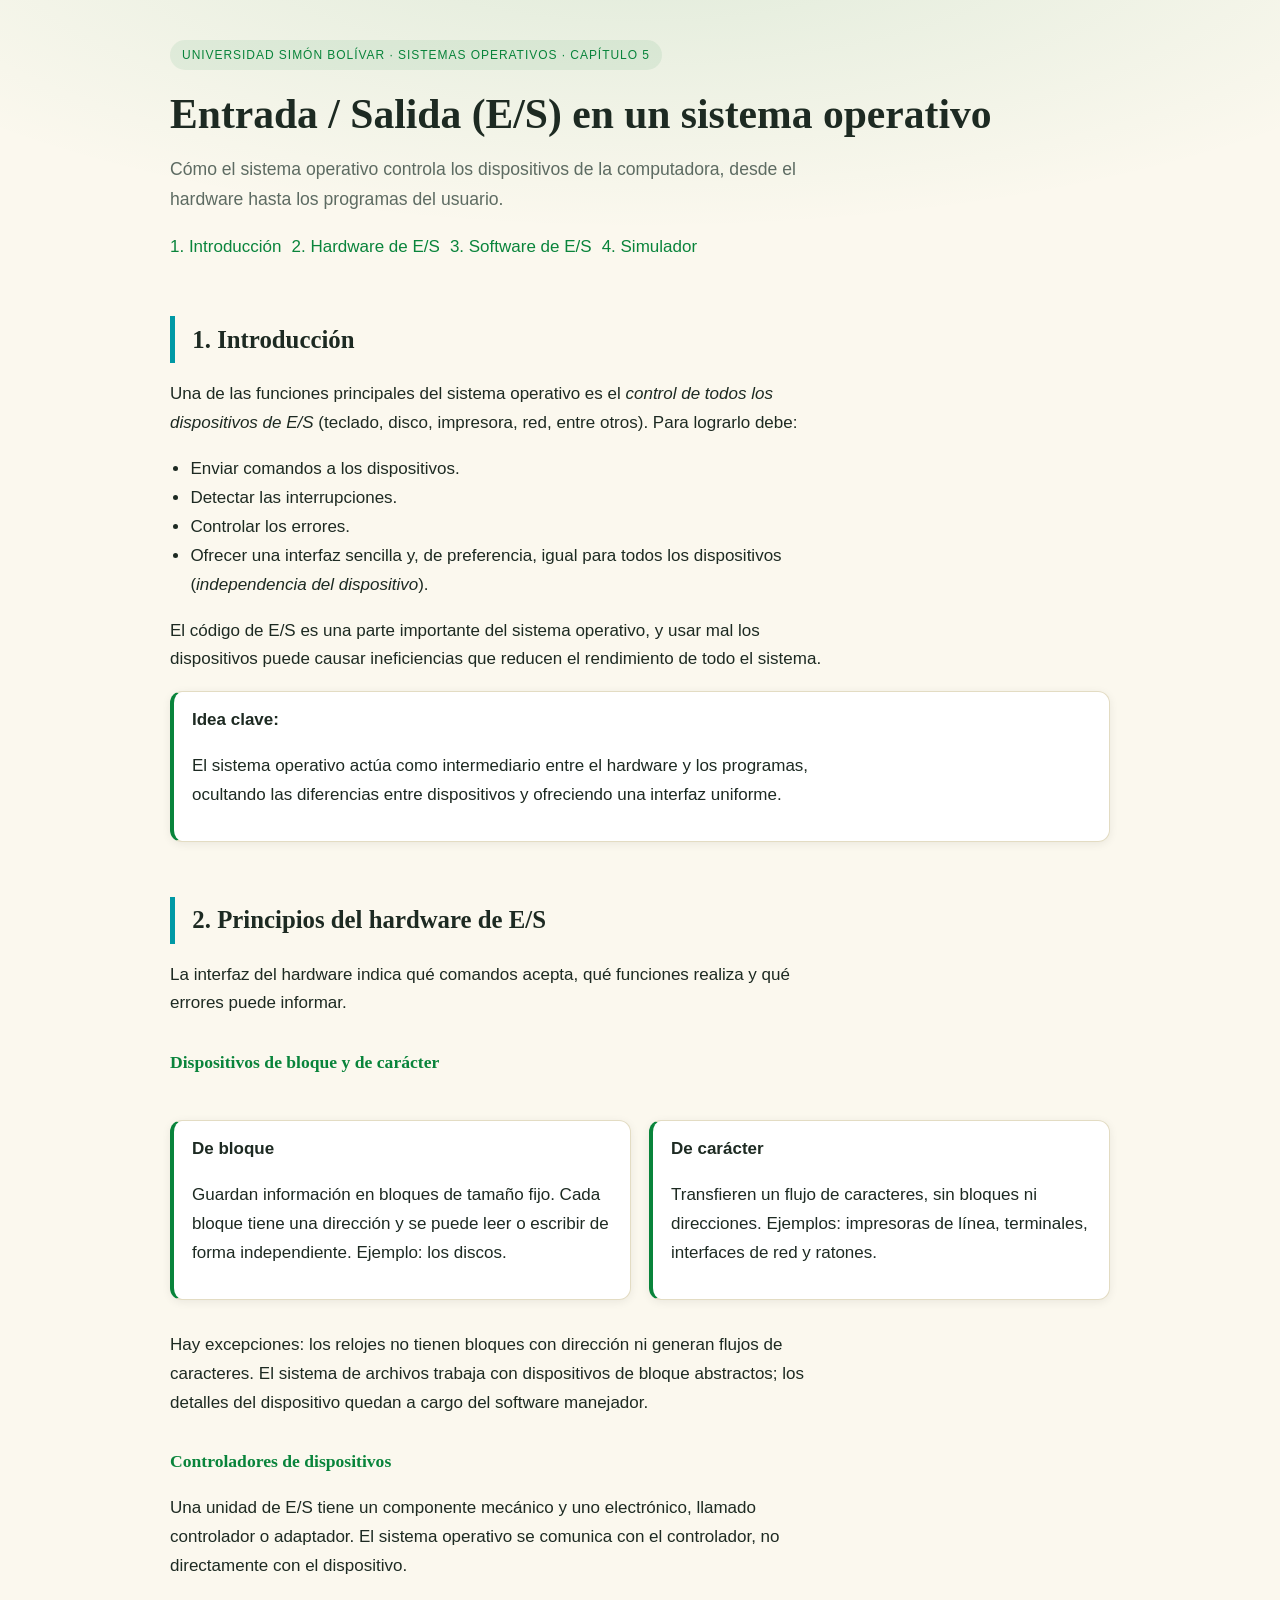
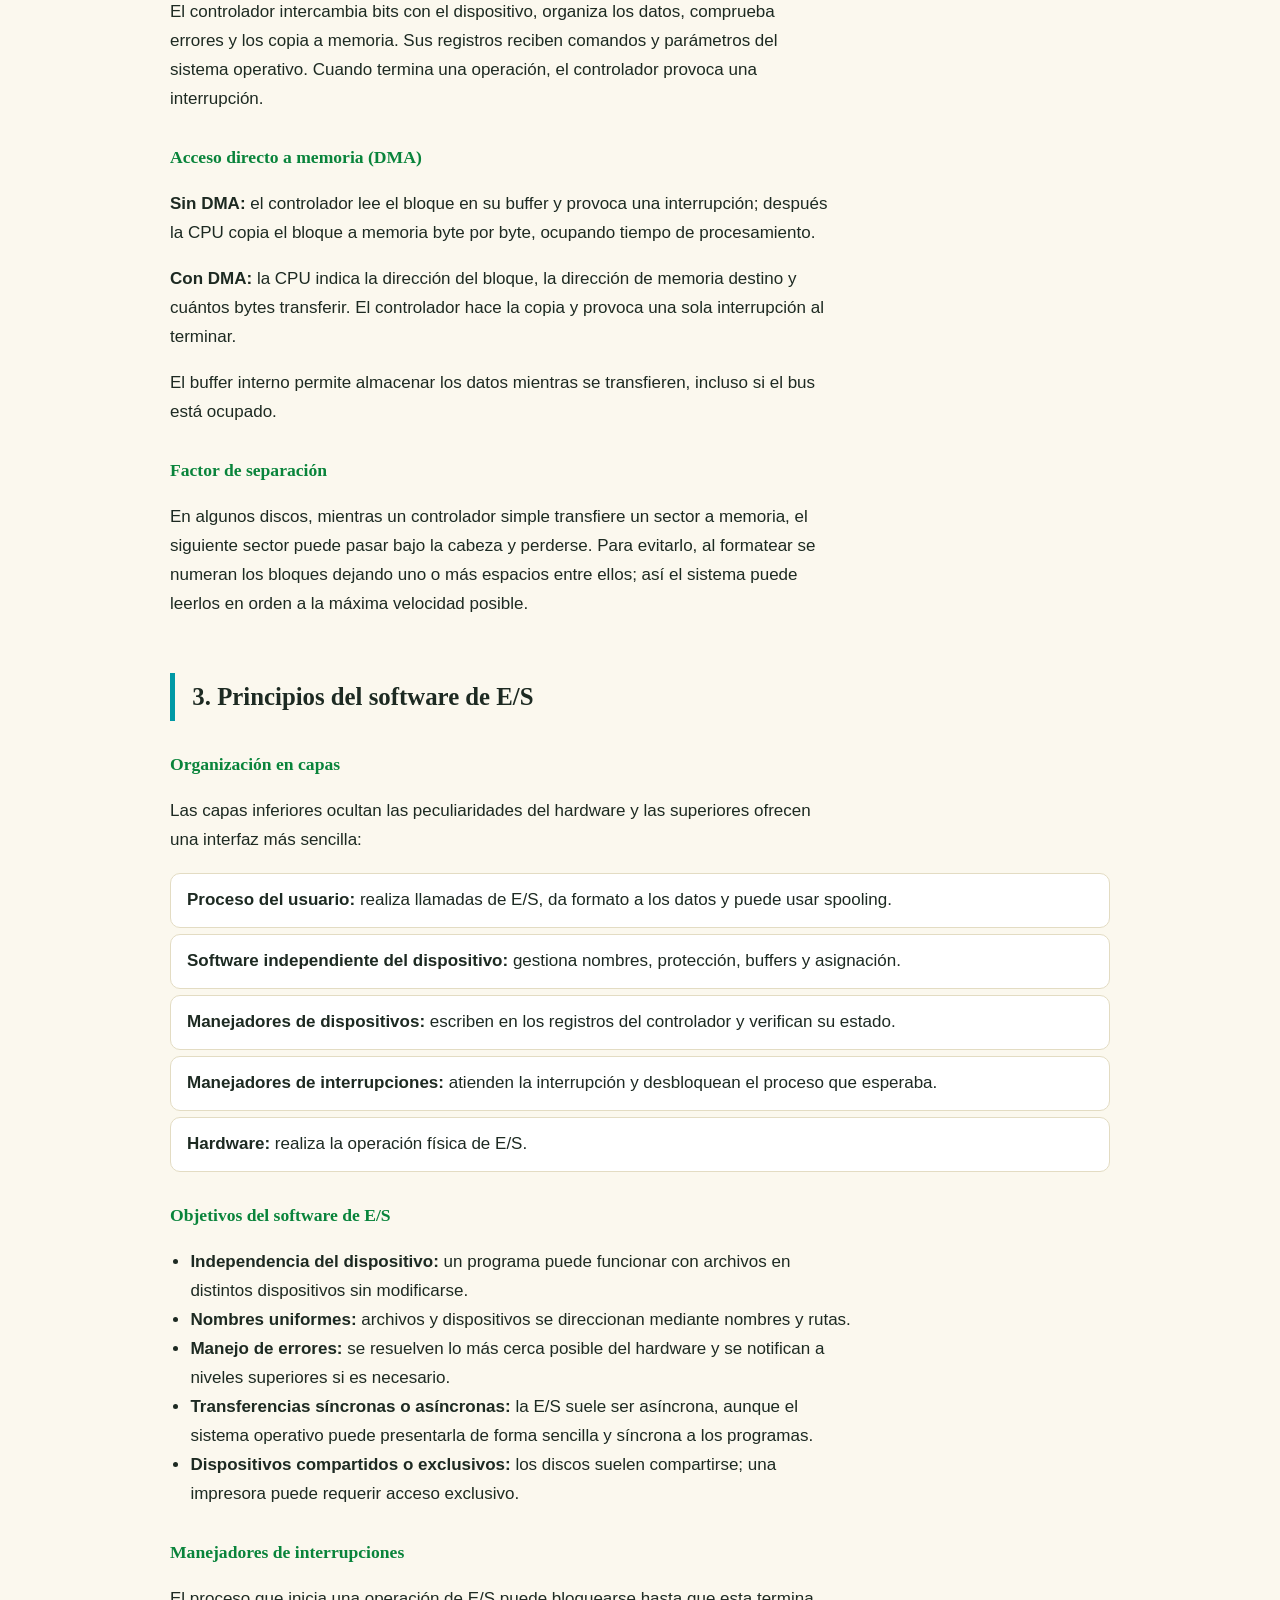
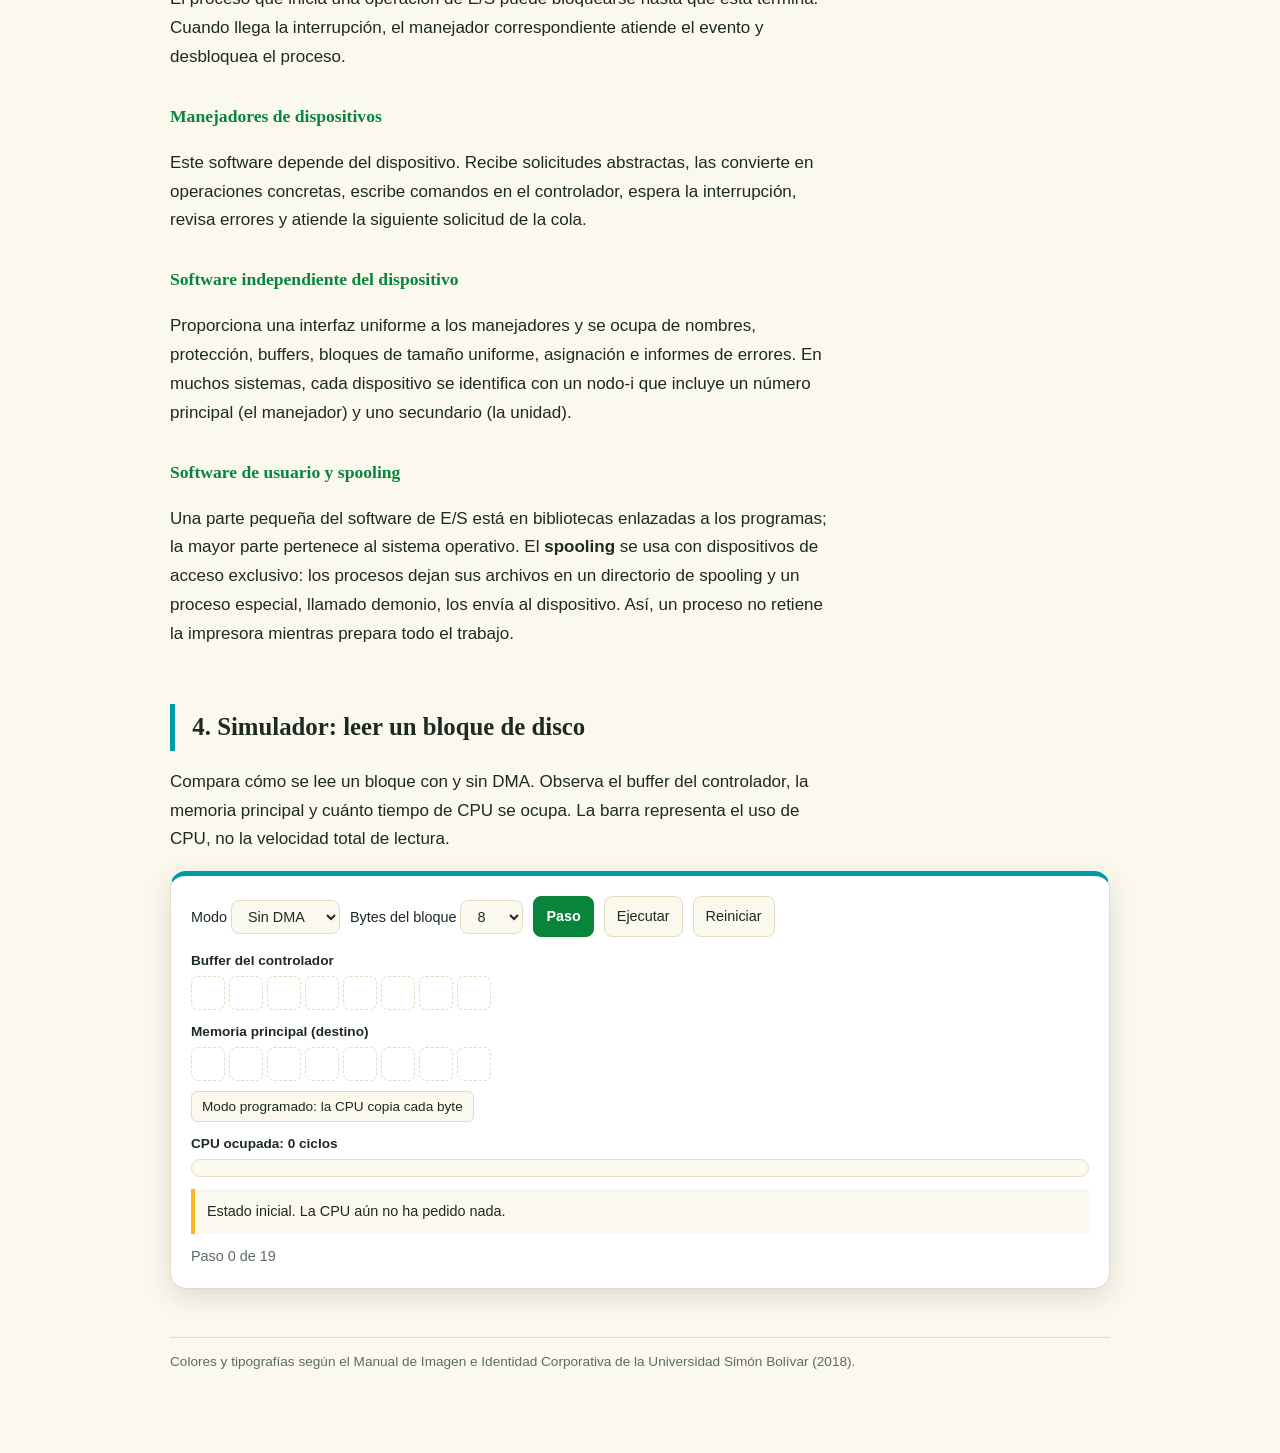
==== OVA ES/partes/index.html @ 16faf396 "Mejora del proyecto" ====
<!DOCTYPE html>
<html lang="es">
<head>
  <meta charset="utf-8">
  <meta name="viewport" content="width=device-width, initial-scale=1">
  <title>Entrada / Salida en un sistema operativo</title>
  <link rel="stylesheet" href="styles.css">
</head>
<body class="sim-page">
  <main class="index-wrap">
    <div class="eyebrow">Universidad Simón Bolívar · Sistemas operativos · Capítulo 5</div>
    <h1>Entrada / Salida (E/S) en un sistema operativo</h1>
    <p class="lead">Cómo el sistema operativo controla los dispositivos de la computadora, desde el hardware hasta los programas del usuario.</p>

    <nav aria-label="Contenido del OVA">
      <div class="nav-links">
        <a href="#intro">1. Introducción</a>
        <a href="#hardware">2. Hardware de E/S</a>
        <a href="#software">3. Software de E/S</a>
        <a href="#simulador">4. Simulador</a>
      </div>
    </nav>

    <section id="intro">
      <h2>1. Introducción</h2>
      <p>Una de las funciones principales del sistema operativo es el <em>control de todos los dispositivos de E/S</em> (teclado, disco, impresora, red, entre otros). Para lograrlo debe:</p>
      <ul>
        <li>Enviar comandos a los dispositivos.</li>
        <li>Detectar las interrupciones.</li>
        <li>Controlar los errores.</li>
        <li>Ofrecer una interfaz sencilla y, de preferencia, igual para todos los dispositivos (<em>independencia del dispositivo</em>).</li>
      </ul>
      <p>El código de E/S es una parte importante del sistema operativo, y usar mal los dispositivos puede causar ineficiencias que reducen el rendimiento de todo el sistema.</p>
      <div class="box">
        <strong>Idea clave:</strong>
        <p>El sistema operativo actúa como intermediario entre el hardware y los programas, ocultando las diferencias entre dispositivos y ofreciendo una interfaz uniforme.</p>
      </div>
    </section>

    <section id="hardware">
      <h2>2. Principios del hardware de E/S</h2>
      <p>La interfaz del hardware indica qué comandos acepta, qué funciones realiza y qué errores puede informar.</p>

      <h3>Dispositivos de bloque y de carácter</h3>
      <div class="grid">
        <div class="box">
          <strong>De bloque</strong>
          <p>Guardan información en bloques de tamaño fijo. Cada bloque tiene una dirección y se puede leer o escribir de forma independiente. Ejemplo: los discos.</p>
        </div>
        <div class="box">
          <strong>De carácter</strong>
          <p>Transfieren un flujo de caracteres, sin bloques ni direcciones. Ejemplos: impresoras de línea, terminales, interfaces de red y ratones.</p>
        </div>
      </div>
      <p>Hay excepciones: los relojes no tienen bloques con dirección ni generan flujos de caracteres. El sistema de archivos trabaja con dispositivos de bloque abstractos; los detalles del dispositivo quedan a cargo del software manejador.</p>

      <h3>Controladores de dispositivos</h3>
      <p>Una unidad de E/S tiene un componente mecánico y uno electrónico, llamado controlador o adaptador. El sistema operativo se comunica con el controlador, no directamente con el dispositivo.</p>
      <p>El controlador intercambia bits con el dispositivo, organiza los datos, comprueba errores y los copia a memoria. Sus registros reciben comandos y parámetros del sistema operativo. Cuando termina una operación, el controlador provoca una interrupción.</p>

      <h3>Acceso directo a memoria (DMA)</h3>
      <p><strong>Sin DMA:</strong> el controlador lee el bloque en su buffer y provoca una interrupción; después la CPU copia el bloque a memoria byte por byte, ocupando tiempo de procesamiento.</p>
      <p><strong>Con DMA:</strong> la CPU indica la dirección del bloque, la dirección de memoria destino y cuántos bytes transferir. El controlador hace la copia y provoca una sola interrupción al terminar.</p>
      <p>El buffer interno permite almacenar los datos mientras se transfieren, incluso si el bus está ocupado.</p>

      <h3>Factor de separación</h3>
      <p>En algunos discos, mientras un controlador simple transfiere un sector a memoria, el siguiente sector puede pasar bajo la cabeza y perderse. Para evitarlo, al formatear se numeran los bloques dejando uno o más espacios entre ellos; así el sistema puede leerlos en orden a la máxima velocidad posible.</p>
    </section>

    <section id="software">
      <h2>3. Principios del software de E/S</h2>

      <h3>Organización en capas</h3>
      <p>Las capas inferiores ocultan las peculiaridades del hardware y las superiores ofrecen una interfaz más sencilla:</p>
      <div class="layers">
        <div class="item"><strong>Proceso del usuario:</strong> realiza llamadas de E/S, da formato a los datos y puede usar spooling.</div>
        <div class="item"><strong>Software independiente del dispositivo:</strong> gestiona nombres, protección, buffers y asignación.</div>
        <div class="item"><strong>Manejadores de dispositivos:</strong> escriben en los registros del controlador y verifican su estado.</div>
        <div class="item"><strong>Manejadores de interrupciones:</strong> atienden la interrupción y desbloquean el proceso que esperaba.</div>
        <div class="item"><strong>Hardware:</strong> realiza la operación física de E/S.</div>
      </div>

      <h3>Objetivos del software de E/S</h3>
      <ul>
        <li><strong>Independencia del dispositivo:</strong> un programa puede funcionar con archivos en distintos dispositivos sin modificarse.</li>
        <li><strong>Nombres uniformes:</strong> archivos y dispositivos se direccionan mediante nombres y rutas.</li>
        <li><strong>Manejo de errores:</strong> se resuelven lo más cerca posible del hardware y se notifican a niveles superiores si es necesario.</li>
        <li><strong>Transferencias síncronas o asíncronas:</strong> la E/S suele ser asíncrona, aunque el sistema operativo puede presentarla de forma sencilla y síncrona a los programas.</li>
        <li><strong>Dispositivos compartidos o exclusivos:</strong> los discos suelen compartirse; una impresora puede requerir acceso exclusivo.</li>
      </ul>

      <h3>Manejadores de interrupciones</h3>
      <p>El proceso que inicia una operación de E/S puede bloquearse hasta que esta termina. Cuando llega la interrupción, el manejador correspondiente atiende el evento y desbloquea el proceso.</p>

      <h3>Manejadores de dispositivos</h3>
      <p>Este software depende del dispositivo. Recibe solicitudes abstractas, las convierte en operaciones concretas, escribe comandos en el controlador, espera la interrupción, revisa errores y atiende la siguiente solicitud de la cola.</p>

      <h3>Software independiente del dispositivo</h3>
      <p>Proporciona una interfaz uniforme a los manejadores y se ocupa de nombres, protección, buffers, bloques de tamaño uniforme, asignación e informes de errores. En muchos sistemas, cada dispositivo se identifica con un nodo-i que incluye un número principal (el manejador) y uno secundario (la unidad).</p>

      <h3>Software de usuario y spooling</h3>
      <p>Una parte pequeña del software de E/S está en bibliotecas enlazadas a los programas; la mayor parte pertenece al sistema operativo. El <strong>spooling</strong> se usa con dispositivos de acceso exclusivo: los procesos dejan sus archivos en un directorio de spooling y un proceso especial, llamado demonio, los envía al dispositivo. Así, un proceso no retiene la impresora mientras prepara todo el trabajo.</p>
    </section>

    <section id="simulador">
      <h2>4. Simulador: leer un bloque de disco</h2>
      <p>Compara cómo se lee un bloque con y sin DMA. Observa el buffer del controlador, la memoria principal y cuánto tiempo de CPU se ocupa. La barra representa el uso de CPU, no la velocidad total de lectura.</p>

      <div class="sim">
        <div class="ctl">
          <label>Modo
            <select id="mode">
              <option value="nodma">Sin DMA</option>
              <option value="dma">Con DMA</option>
            </select>
          </label>
          <label>Bytes del bloque
            <select id="n">
              <option>4</option>
              <option selected>8</option>
              <option>12</option>
              <option>16</option>
            </select>
          </label>
          <button id="step" class="main">Paso</button>
          <button id="run">Ejecutar</button>
          <button id="reset">Reiniciar</button>
        </div>
        <div class="row"><b>Buffer del controlador</b><div class="cells" id="buf"></div></div>
        <div class="row"><b>Memoria principal (destino)</b><div class="cells" id="mem"></div></div>
        <div class="row regs" id="regs"></div>
        <div class="row"><b>CPU ocupada: <span id="cpuTxt">0</span> ciclos</b><div class="bar"><i id="cpuBar"></i></div></div>
        <div id="msg" aria-live="polite">Pulsa «Paso» o «Ejecutar» para comenzar.</div>
        <div id="res"></div>
      </div>
    </section>

    <footer>Colores y tipografías según el Manual de Imagen e Identidad Corporativa de la Universidad Simón Bolívar (2018).</footer>
  </main>

  <script>
    var $ = function(id){ return document.getElementById(id); };
    var steps = [], idx = 0, timer = null;

    function build() {
      stop();
      var n = Number($('n').value), dma = $('mode').value === 'dma';
      steps = [];
      var s = { buf: 0, mem: 0, cnt: n, addr: 0, cpu: 0, msg: 'Estado inicial. La CPU aún no ha pedido nada.' };
      function push(o){ s = Object.assign({}, s, o); steps.push(s); }
      steps.push(s);

      if (dma) {
        push({ cpu: s.cpu + 1, msg: 'La CPU escribe en el controlador la dirección del bloque en disco (1 ciclo).' });
        push({ cpu: s.cpu + 1, msg: 'La CPU escribe la dirección de memoria destino (1 ciclo más).' });
        push({ cpu: s.cpu + 1, msg: 'La CPU escribe el número de bytes por transferir (' + n + '). Con esto queda libre para otro trabajo.' });
        for (var i = 1; i <= n; i++) push({ buf: i, msg: 'El controlador lee el bloque a su buffer interno (' + i + '/' + n + '). La CPU está libre.' });
        push({ msg: 'El controlador comprueba la suma de verificación y confirma que no hubo errores de lectura.' });
        for (var j = 1; j <= n; j++) push({ mem: j, addr: j, cnt: n - j, msg: 'DMA copia el byte ' + j + ' a memoria, incrementa la dirección y decrementa el contador. La CPU sigue libre.' });
        push({ cpu: s.cpu + 1, msg: 'El contador llegó a 0: el controlador provoca una interrupción. El bloque ya está en memoria.' });
      } else {
        push({ cpu: s.cpu + 1, msg: 'La CPU envía el comando de lectura al controlador.' });
        for (var i = 1; i <= n; i++) push({ buf: i, msg: 'El controlador lee el bloque a su buffer interno (' + i + '/' + n + ').' });
        push({ msg: 'El controlador comprueba la suma de verificación y confirma que no hubo errores.' });
        push({ cpu: s.cpu + 1, msg: 'El controlador provoca una interrupción. El sistema operativo toma el control de la CPU.' });
        for (var j = 1; j <= n; j++) push({ mem: j, cpu: s.cpu + 1, msg: 'La CPU lee el byte ' + j + ' del registro del controlador y lo guarda en memoria.' });
      }

      idx = 0;
      draw();
    }

    function cells(el, k, n) {
      el.innerHTML = '';
      for (var i = 0; i < n; i++) {
        var d = document.createElement('div');
        d.className = 'c' + (i < k ? ' on' : '');
        d.textContent = i < k ? 'B' + (i + 1) : '';
        el.appendChild(d);
      }
    }

    function draw() {
      var n = Number($('n').value), s = steps[idx], totalCpu = steps[steps.length - 1].cpu;
      cells($('buf'), s.buf, n);
      cells($('mem'), s.mem, n);
      var dma = $('mode').value === 'dma';
      $('regs').innerHTML = dma
        ? '<span>Dirección DMA: ' + s.addr + '</span><span>Contador DMA: ' + s.cnt + '</span>'
        : '<span>Modo programado: la CPU copia cada byte</span>';
      $('cpuTxt').textContent = s.cpu;
      $('cpuBar').style.width = Math.min(100, (s.cpu / (n + 2)) * 100) + '%';
      $('msg').textContent = s.msg;
      var done = idx === steps.length - 1;
      $('res').textContent = done
        ? 'Terminado. Tiempo de CPU usado: ' + totalCpu + ' ciclos' + (dma ? ' (no crece con el tamaño del bloque).' : ' (crece con cada byte copiado).')
        : 'Paso ' + idx + ' de ' + (steps.length - 1);
    }

    function next() {
      if (idx < steps.length - 1) {
        idx += 1;
        draw();
        return true;
      }
      stop();
      return false;
    }

    function stop() {
      if (timer) {
        clearInterval(timer);
        timer = null;
        $('run').textContent = 'Ejecutar';
      }
    }

    $('step').onclick = function(){ stop(); next(); };
    $('run').onclick = function(){
      if (timer) { stop(); return; }
      if (idx >= steps.length - 1) idx = 0;
      $('run').textContent = 'Pausar';
      timer = setInterval(next, 500);
    };
    $('reset').onclick = build;
    $('mode').onchange = build;
    $('n').onchange = build;
    build();
  </script>
</body>
</html>
---- OVA ES/partes/styles.css ----
:root {
  --bg: #fbf8ee;
  --fg: #1d2a22;
  --mut: #5d6b62;
  --card: #fff;
  --line: #e3dcc3;
  --ac: #09843b;
  --ac2: #0099a5;
  --warn: #f9b61d;
  --cpu: #ee7d2c;
  --ok: #09843b;
}

* { box-sizing: border-box; }
body {
  margin: 0;
  background: var(--bg);
  color: var(--fg);
  font: 17px/1.7 Helvetica, Arial, sans-serif;
}

body.sim-page {
  background: radial-gradient(900px 320px at 50% -90px, rgba(9,132,59,.12), transparent) no-repeat, var(--bg);
}

.wrap {
  max-width: 820px;
  margin: 0 auto;
  padding: 36px 20px 90px;
}

.index-wrap {
  max-width: 980px;
  margin: 0 auto;
  padding: 40px 20px 80px;
}

nav { margin-bottom: 20px; }
.nav-links {
  display: flex;
  flex-wrap: wrap;
  gap: 10px;
}
.nav-links a {
  color: var(--ac);
  text-decoration: none;
}
.nav-links a:hover { text-decoration: underline; }

.eyebrow {
  display: inline-block;
  font-size: .75rem;
  letter-spacing: .08em;
  text-transform: uppercase;
  color: var(--ac);
  background: rgba(9,132,59,.08);
  padding: 5px 12px;
  border-radius: 999px;
}

h1, h2, h3 {
  font-family: 'Palatino Linotype', Palatino, 'Book Antiqua', serif;
}

h1 {
  font-size: 2.6rem;
  line-height: 1.12;
  margin: .5em 0 .3em;
}

h2 {
  font-size: 1.55rem;
  margin: 2.2em 0 .6em;
  padding: .1em 0 .1em .7em;
  border-left: 5px solid var(--ac2);
}

h3 {
  font-size: 1.1rem;
  margin: 1.7em 0 .3em;
  color: var(--ac);
}

.lead {
  color: var(--mut);
  font-size: 1.1rem;
}

p, li { max-width: 70ch; }
ul { padding-left: 1.2em; }

.grid {
  display: grid;
  grid-template-columns: repeat(auto-fit, minmax(240px, 1fr));
  gap: 18px;
  margin-top: 28px;
}

.card {
  display: block;
  padding: 18px;
  border: 1px solid var(--line);
  border-left: 4px solid var(--ac2);
  background: var(--card);
  border-radius: 12px;
  color: var(--fg);
  text-decoration: none;
  box-shadow: 0 2px 10px rgba(0,0,0,.04);
  transition: transform .15s ease, border-color .15s ease;
}
.card:hover {
  transform: translateY(-2px);
  border-color: var(--ac);
}
.card strong { font-size: 1.15rem; }
.card p {
  margin: .5em 0 0;
  color: var(--mut);
}

.box {
  background: var(--card);
  border: 1px solid var(--line);
  border-left: 4px solid var(--ac);
  border-radius: 12px;
  padding: 14px 18px;
  margin: 14px 0;
  box-shadow: 0 2px 10px rgba(0,0,0,.07);
}

.layers {
  display: flex;
  flex-direction: column;
  gap: 6px;
  margin: 18px 0;
}
.layers .item {
  padding: 12px 16px;
  border: 1px solid var(--line);
  border-radius: 10px;
  background: var(--card);
}

.sim {
  background: var(--card);
  border: 1px solid var(--line);
  border-top: 5px solid var(--ac2);
  border-radius: 16px;
  padding: 20px;
  box-shadow: 0 8px 28px rgba(0,0,0,.12);
}
.ctl {
  display: flex;
  flex-wrap: wrap;
  gap: 10px;
  align-items: center;
  font-size: .9rem;
  margin-bottom: 12px;
}
.ctl select,
.ctl button {
  font: inherit;
  padding: 7px 12px;
  border-radius: 8px;
  border: 1px solid var(--line);
  background: var(--bg);
  color: var(--fg);
  cursor: pointer;
}
.ctl button.main {
  background: var(--ac);
  color: #fff;
  border-color: var(--ac);
  font-weight: 600;
}
.ctl button:hover { filter: brightness(1.12); }

.row {
  margin: 10px 0;
  font-size: .85rem;
}
.row b { display: block; margin-bottom: 4px; }

.cells {
  display: flex;
  flex-wrap: wrap;
  gap: 4px;
}
.c {
  width: 34px;
  height: 34px;
  border: 1px dashed var(--line);
  border-radius: 7px;
  display: grid;
  place-items: center;
  font-size: .75rem;
  color: var(--mut);
}
.c.on {
  background: var(--ok);
  color: #fff;
  border: 1px solid var(--ok);
  font-weight: 600;
}

.regs {
  display: flex;
  gap: 18px;
  flex-wrap: wrap;
}
.regs span {
  background: var(--bg);
  border: 1px solid var(--line);
  border-radius: 6px;
  padding: 3px 10px;
}

.bar {
  height: 18px;
  background: var(--bg);
  border: 1px solid var(--line);
  border-radius: 99px;
  overflow: hidden;
}
.bar i {
  display: block;
  height: 100%;
  background: linear-gradient(90deg, var(--warn), var(--cpu));
  width: 0;
  transition: width .25s;
}

#msg {
  margin-top: 12px;
  padding: 10px 12px;
  border-left: 4px solid var(--warn);
  background: var(--bg);
  font-size: .9rem;
  min-height: 3em;
}
#res {
  font-size: .9rem;
  margin-top: 10px;
  color: var(--mut);
}

footer {
  margin-top: 48px;
  padding-top: 12px;
  border-top: 1px solid var(--line);
  color: var(--mut);
  font-size: .85rem;
}

.index-footer {
  margin-top: 40px;
  padding-top: 18px;
  border-top: 1px solid var(--line);
  color: var(--mut);
  font-size: .9rem;
}

nav a {
  color: var(--ac);
  text-decoration: none;
}

@media (prefers-reduced-motion: reduce) {
  .bar i { transition: none; }
}
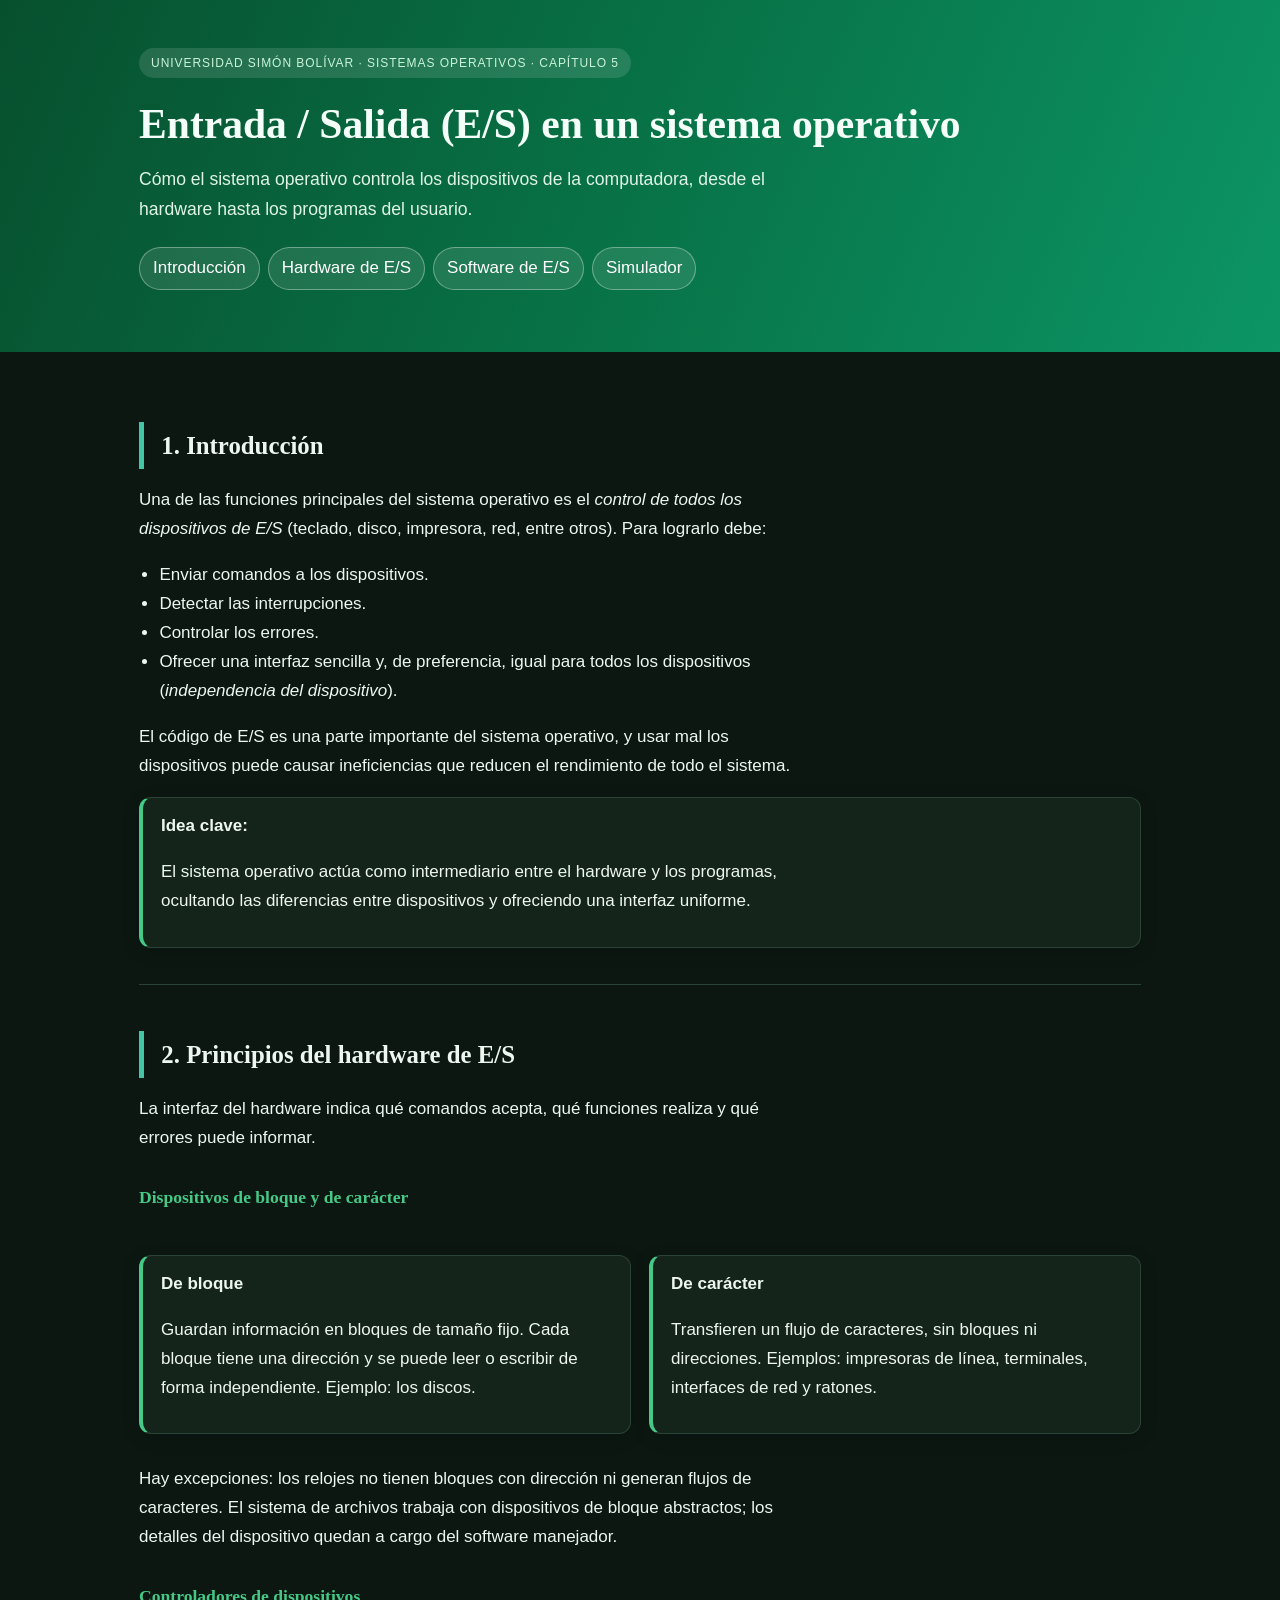
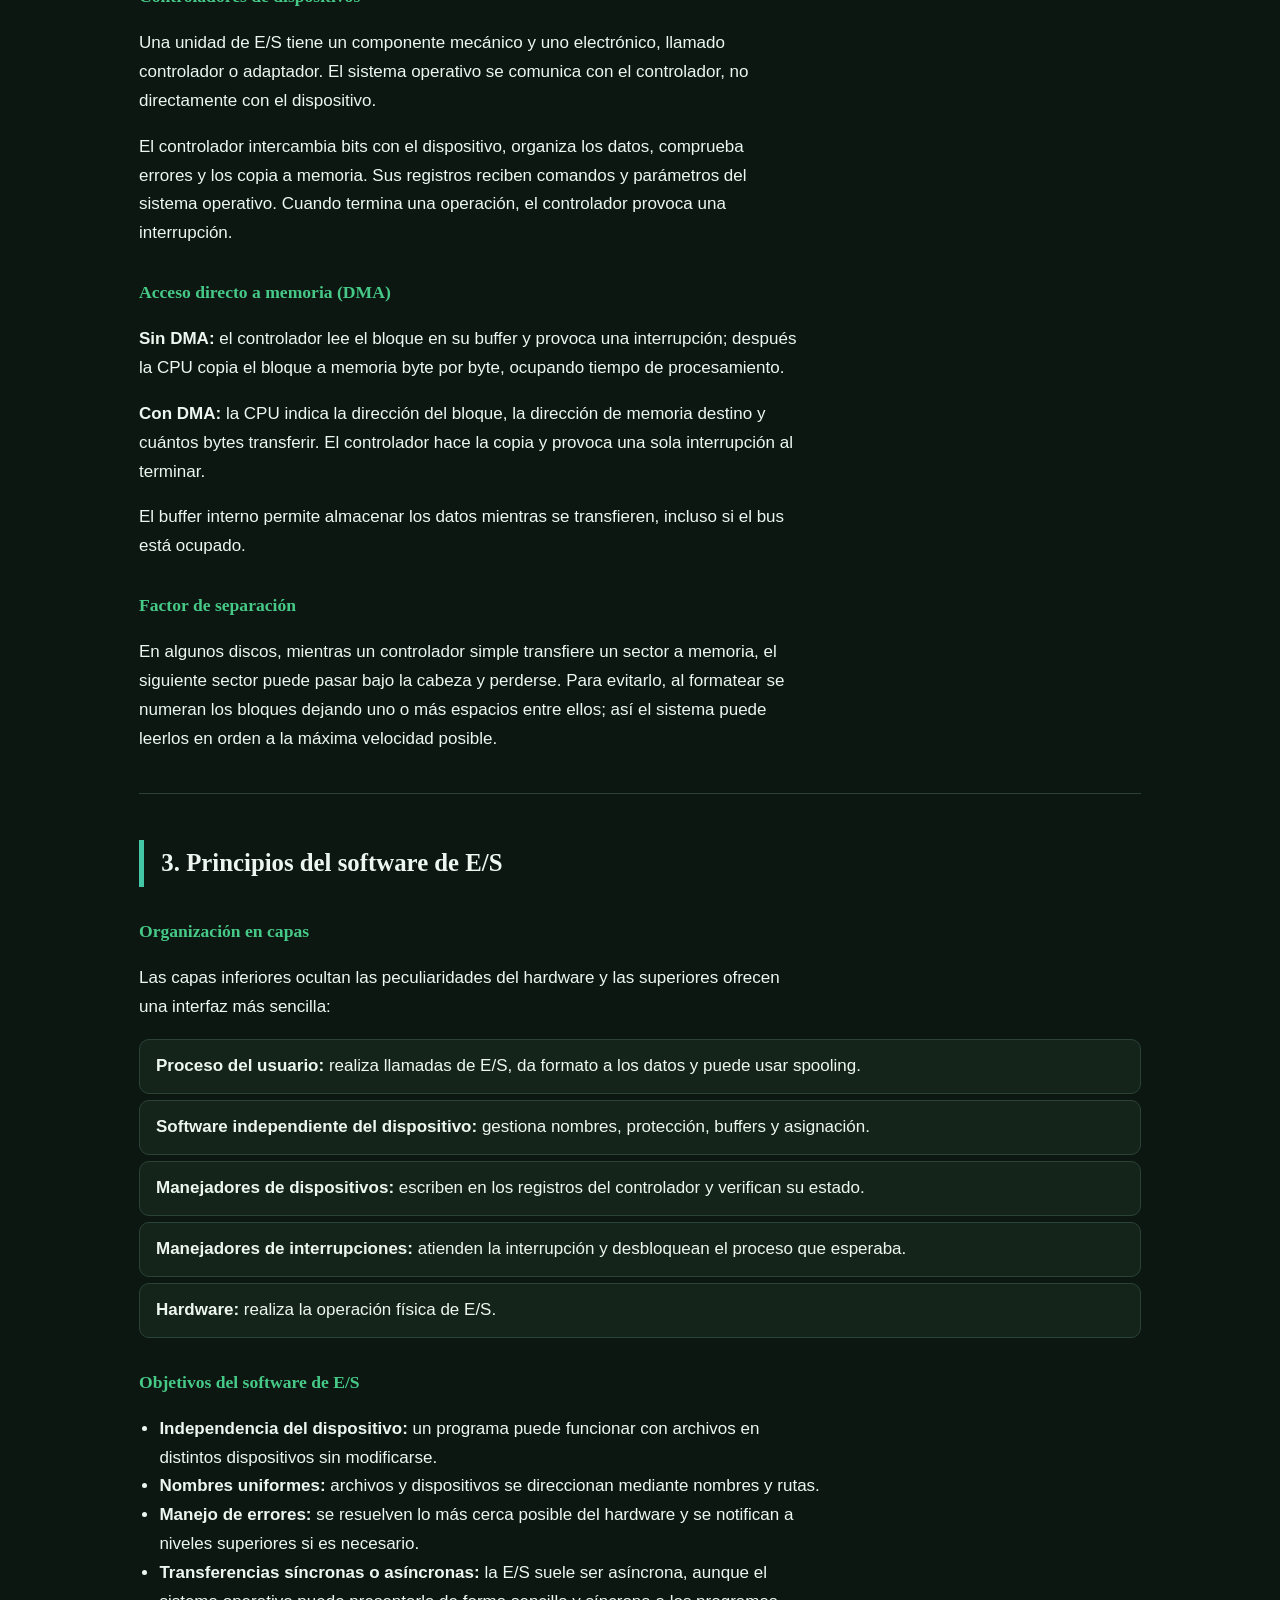
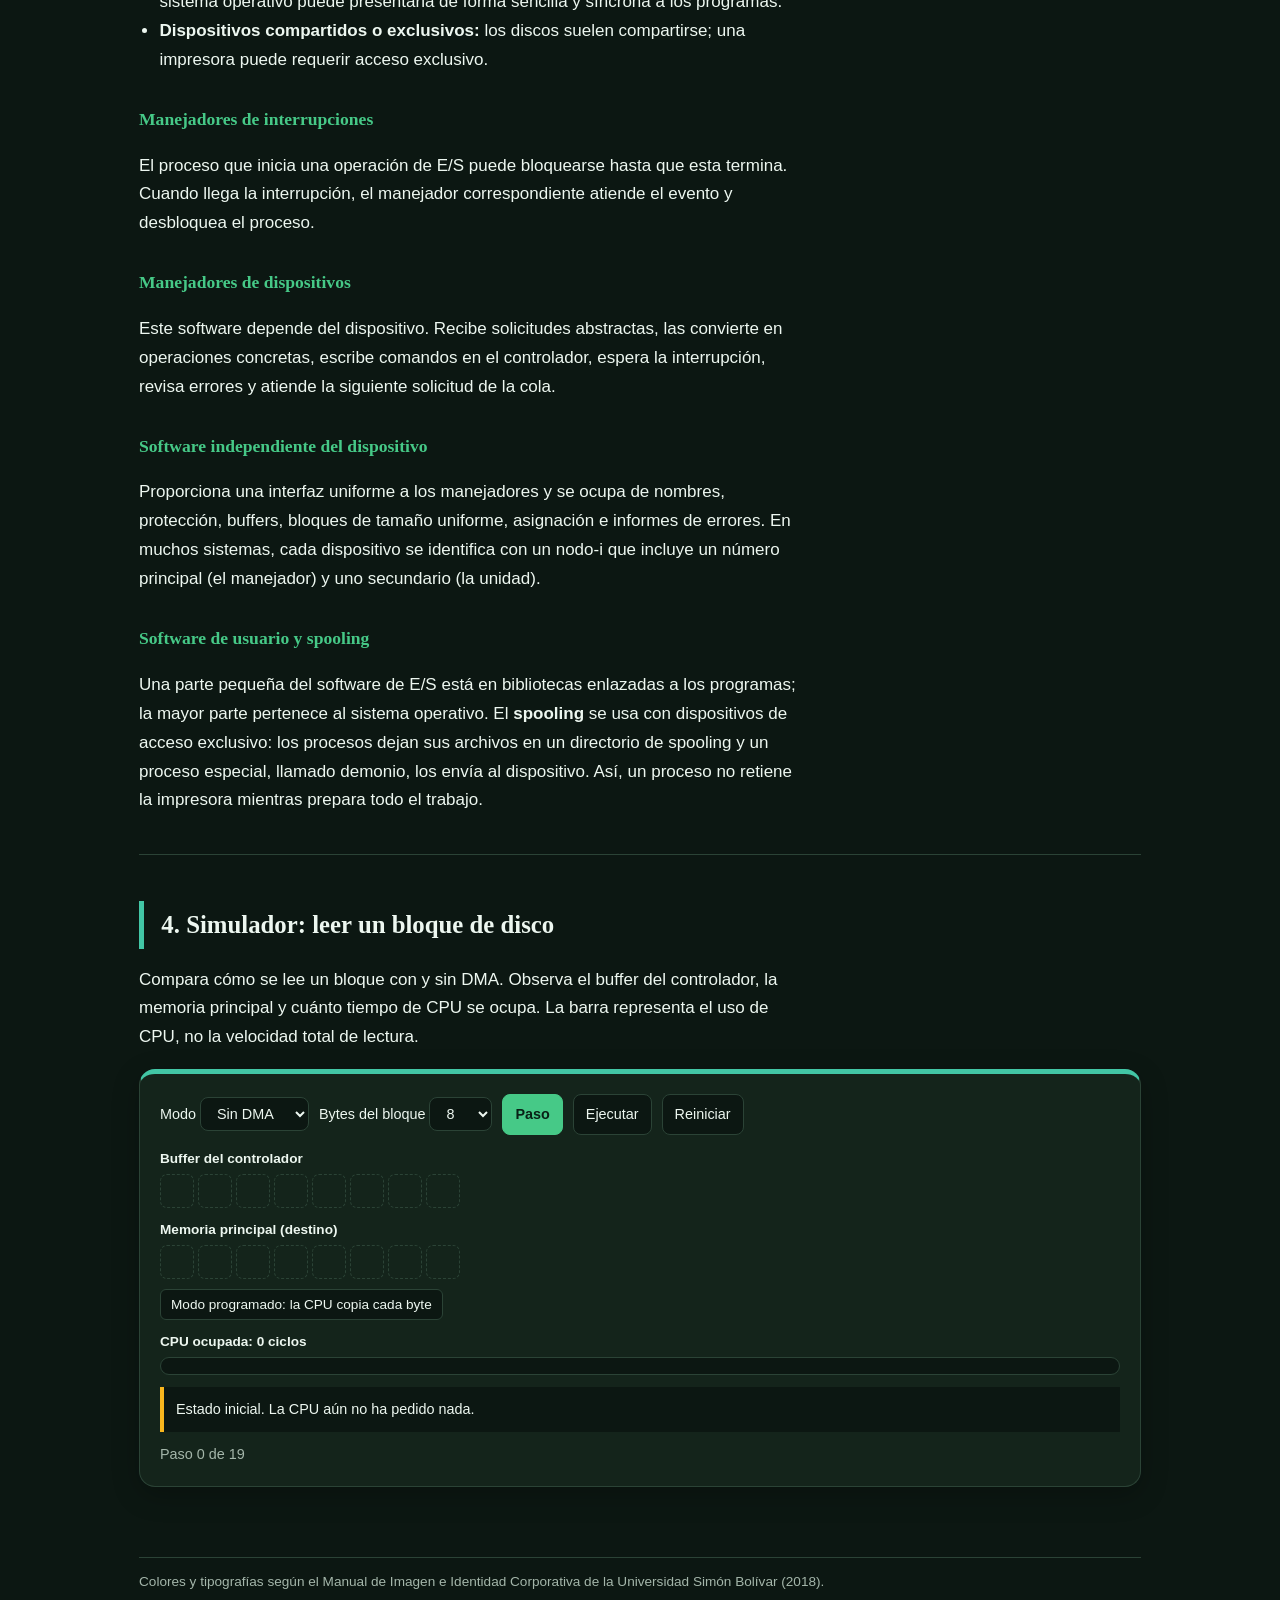
==== commit 08be3129: "colores" ====
--- a/OVA ES/partes/index.html
+++ b/OVA ES/partes/index.html
@@ -7,20 +7,23 @@
   <link rel="stylesheet" href="styles.css">
 </head>
 <body class="sim-page">
+  <header class="hero">
+    <div class="hero-inner">
+      <div class="eyebrow">Universidad Simón Bolívar · Sistemas operativos · Capítulo 5</div>
+      <h1>Entrada / Salida (E/S) en un sistema operativo</h1>
+      <p class="lead">Cómo el sistema operativo controla los dispositivos de la computadora, desde el hardware hasta los programas del usuario.</p>
+      <nav aria-label="Contenido del OVA">
+        <div class="nav-links">
+          <a href="#intro">Introducción</a>
+          <a href="#hardware">Hardware de E/S</a>
+          <a href="#software">Software de E/S</a>
+          <a href="#simulador">Simulador</a>
+        </div>
+      </nav>
+    </div>
+  </header>
+
   <main class="index-wrap">
-    <div class="eyebrow">Universidad Simón Bolívar · Sistemas operativos · Capítulo 5</div>
-    <h1>Entrada / Salida (E/S) en un sistema operativo</h1>
-    <p class="lead">Cómo el sistema operativo controla los dispositivos de la computadora, desde el hardware hasta los programas del usuario.</p>
-
-    <nav aria-label="Contenido del OVA">
-      <div class="nav-links">
-        <a href="#intro">1. Introducción</a>
-        <a href="#hardware">2. Hardware de E/S</a>
-        <a href="#software">3. Software de E/S</a>
-        <a href="#simulador">4. Simulador</a>
-      </div>
-    </nav>
-
     <section id="intro">
       <h2>1. Introducción</h2>
       <p>Una de las funciones principales del sistema operativo es el <em>control de todos los dispositivos de E/S</em> (teclado, disco, impresora, red, entre otros). Para lograrlo debe:</p>
--- a/OVA ES/partes/styles.css
+++ b/OVA ES/partes/styles.css
@@ -1,11 +1,11 @@
 :root {
-  --bg: #fbf8ee;
-  --fg: #1d2a22;
-  --mut: #5d6b62;
-  --card: #fff;
-  --line: #e3dcc3;
-  --ac: #09843b;
-  --ac2: #0099a5;
+  --bg: #0c1712;
+  --fg: #edf7f0;
+  --mut: #a4b6aa;
+  --card: #14241b;
+  --line: #2b4336;
+  --ac: #46c987;
+  --ac2: #42c6a5;
   --warn: #f9b61d;
   --cpu: #ee7d2c;
   --ok: #09843b;
@@ -20,7 +20,42 @@
 }
 
 body.sim-page {
-  background: radial-gradient(900px 320px at 50% -90px, rgba(9,132,59,.12), transparent) no-repeat, var(--bg);
+  background: var(--bg);
+}
+
+.hero {
+  color: #f3fff8;
+  background: linear-gradient(112deg, #07502e 0%, #087448 52%, #0c9566 100%);
+}
+.hero-inner {
+  max-width: 1050px;
+  margin: 0 auto;
+  padding: 48px 24px 42px;
+}
+.hero .eyebrow {
+  color: #c9f4d9;
+  background: rgba(255,255,255,.12);
+}
+.hero h1 {
+  max-width: 900px;
+  margin-top: .55em;
+}
+.hero .lead {
+  max-width: 700px;
+  color: #e0f4e8;
+}
+.hero nav { margin-top: 22px; }
+.hero .nav-links { gap: 8px; }
+.hero .nav-links a {
+  padding: 6px 13px;
+  border: 1px solid rgba(255,255,255,.35);
+  border-radius: 999px;
+  color: #fff;
+  background: rgba(255,255,255,.1);
+}
+.hero .nav-links a:hover {
+  background: rgba(255,255,255,.2);
+  text-decoration: none;
 }
 
 .wrap {
@@ -30,9 +65,9 @@
 }
 
 .index-wrap {
-  max-width: 980px;
+  max-width: 1050px;
   margin: 0 auto;
-  padding: 40px 20px 80px;
+  padding: 24px 24px 70px;
 }
 
 nav { margin-bottom: 20px; }
@@ -70,10 +105,16 @@
 
 h2 {
   font-size: 1.55rem;
-  margin: 2.2em 0 .6em;
+  margin: 1.7em 0 .6em;
   padding: .1em 0 .1em .7em;
   border-left: 5px solid var(--ac2);
 }
+
+.index-wrap section {
+  padding: 4px 0 22px;
+  border-bottom: 1px solid var(--line);
+}
+.index-wrap section:last-of-type { border-bottom: 0; }
 
 h3 {
   font-size: 1.1rem;
@@ -125,7 +166,7 @@
   border-radius: 12px;
   padding: 14px 18px;
   margin: 14px 0;
-  box-shadow: 0 2px 10px rgba(0,0,0,.07);
+  box-shadow: 0 4px 18px rgba(0,0,0,.16);
 }
 
 .layers {
@@ -147,7 +188,7 @@
   border-top: 5px solid var(--ac2);
   border-radius: 16px;
   padding: 20px;
-  box-shadow: 0 8px 28px rgba(0,0,0,.12);
+  box-shadow: 0 8px 28px rgba(0,0,0,.24);
 }
 .ctl {
   display: flex;
@@ -169,7 +210,7 @@
 }
 .ctl button.main {
   background: var(--ac);
-  color: #fff;
+  color: #092116;
   border-color: var(--ac);
   font-weight: 600;
 }
@@ -198,7 +239,7 @@
 }
 .c.on {
   background: var(--ok);
-  color: #fff;
+  color: #092116;
   border: 1px solid var(--ok);
   font-weight: 600;
 }
